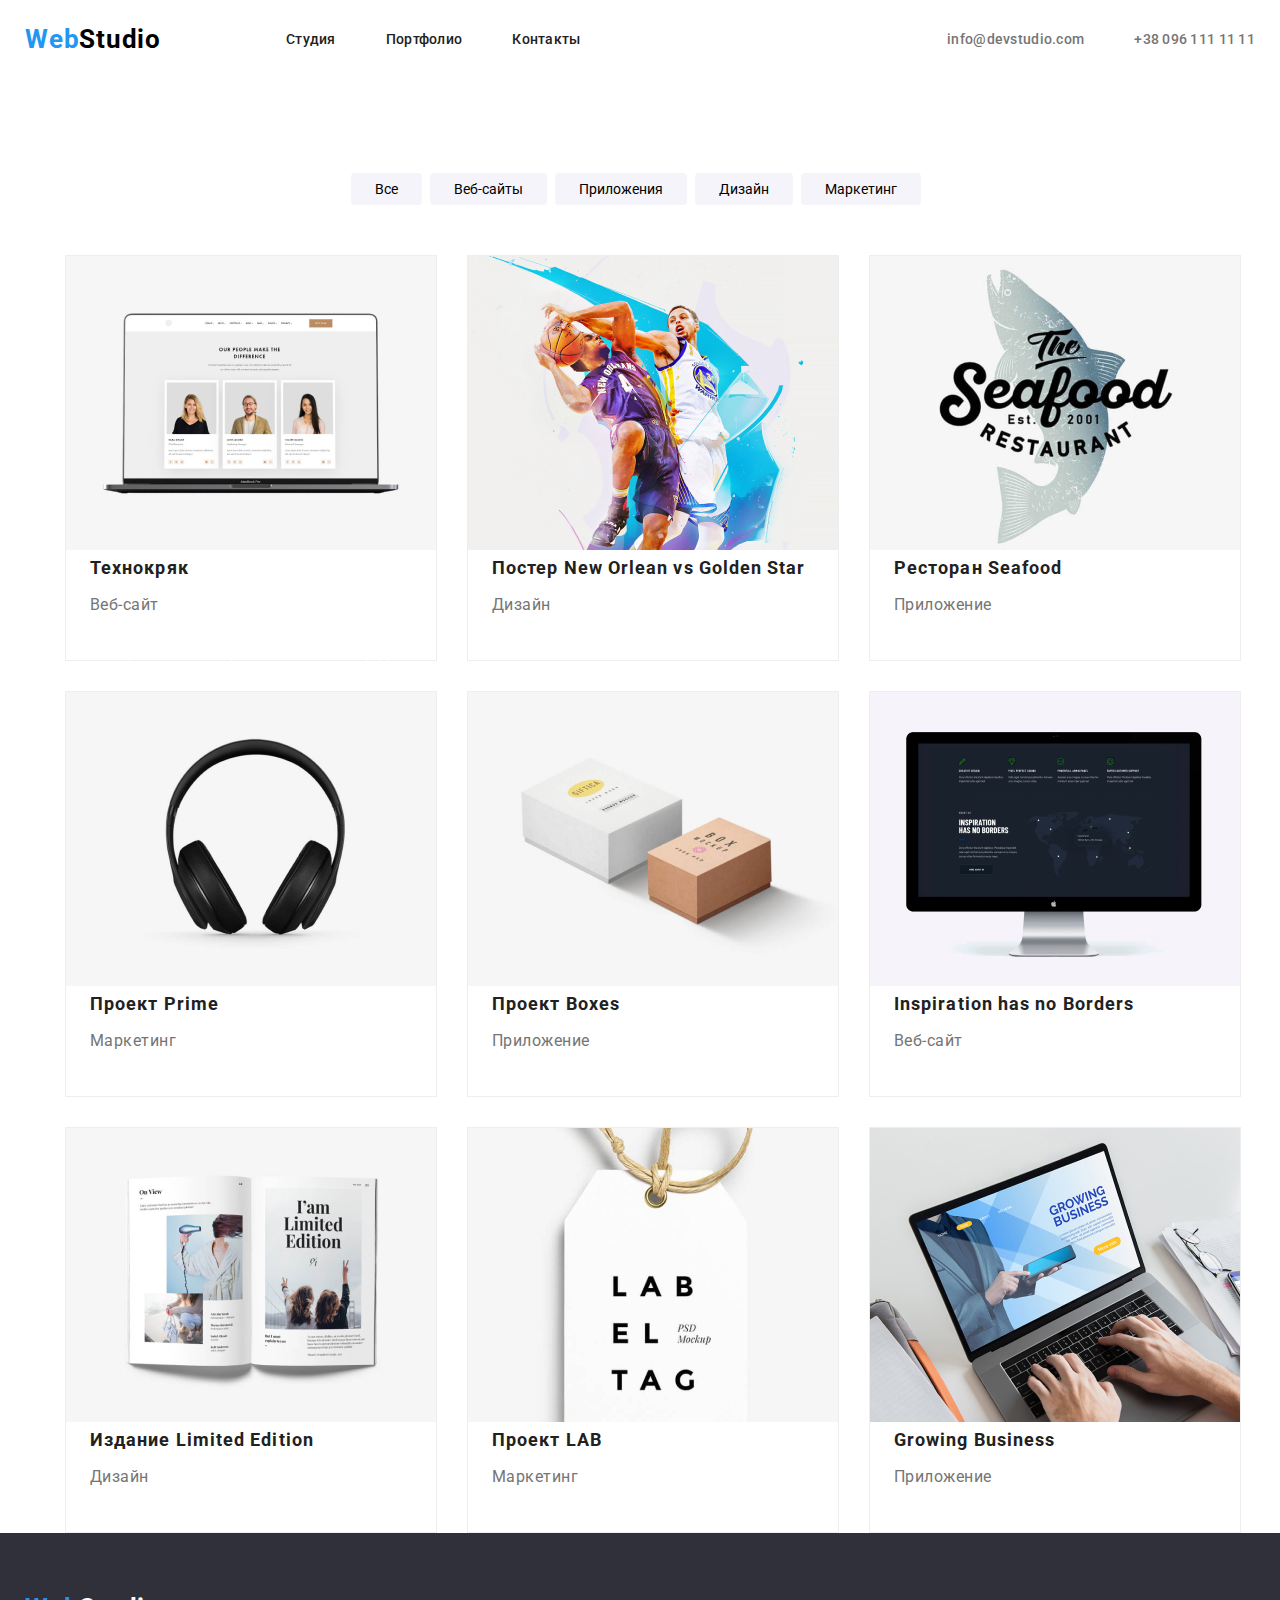
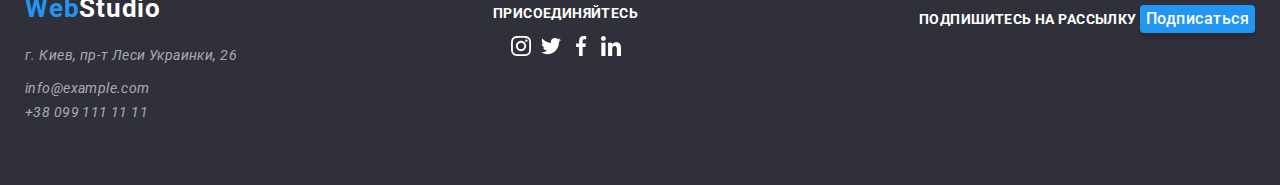
==== portfolio.html @ 4f523de4 "create 4" ====
<!DOCTYPE html>
<html lang="en">
<head>
    <meta charset="UTF-8">
    <meta name="viewport" content="width=device-width, initial-scale=1.0">
    <title>Portfolio</title>
    <link href="https://fonts.googleapis.com/css2?family=Raleway:wght@700&family=Roboto:wght@400;500;700;900&display=swap" rel="stylesheet">
    <link rel="stylesheet" href="./CSS/normalize.css">
    <link rel="stylesheet" href="./CSS/styles.css">
</head>
<body>
    <header class="header">
        <div class="container">      
        <nav class="navigation">
    <a class="logo link" href="">
        <span class="web">Web</span>Studio
    </a>    
    <ul class="navigation-list list">
        <li class="navigation-list-item"> 
            <a class="navigation-link link" href="./index.html">Студия</a> </li>
        <li class="navigation-list-item"> 
            <a class="navigation-link link" href="./portfolio.html">Портфолио</a> </li>
        <li class="navigation-list-item"> 
            <a class="navigation-link link" href="">Контакты</a> </li>
    </ul>
</nav>
    <ul class="header-address list">
        <li> <a class="header-mailto link" href="mailto:info@devstudio.com">info@devstudio.com</a> </li>
        <li> <a class="header-tel link" href="tel:+380961111111">+38 096 111 11 11</a> </li>
    </ul>
    </div>
</header>
    <main>
        <div class="button-item container">
<button type='button' class="button">Все</button>
<button type='button' class="button">Веб-сайты</button>
<button type='button' class="button">Приложения</button>
<button type='button' class="button">Дизайн</button>
<button type='button' class="button">Маркетинг</button>
</div>
<section>
    <div class="container">
    <h1 hidden>Portfolio</h1>
    <ul class="portfolio-container list">
        <li class="portfolio-list">
            <a class="portfolio-link link" href=""> <img src="./images/tekhno.jpg" alt="Технокряк">
            <h2 class="subtitle-portfolio">Технокряк</h2>
            <p class="description-portfolio">Веб-сайт</p>
            <p class="text-portfolio">Технокряк это современная площадка распространения коронавируса. 
                Компании используют эту платформу для цифрового шпионажа и атак 
                на защищённые сервера конкурентов.</p> </a>
        </li>
        <li class="portfolio-list">
            <a class="portfolio-link link" href=""> <img src="./images/neworlean.jpg" alt="Постер New Orlean vs Golden Star">
            <h2 class="subtitle-portfolio">Постер New Orlean vs Golden Star</h2>
            <p class="description-portfolio">Дизайн</p>
            <p hidden class="text-portfolio">Технокряк это современная площадка распространения коронавируса. 
                Компании используют эту платформу для цифрового шпионажа и атак 
                на защищённые сервера конкурентов.</p> </a>
        </li>
        <li class="portfolio-list">
            <a class="portfolio-link link" href=""><img src="./images/seafood.jpg" alt="Ресторан Seafood">
            <h2 class="subtitle-portfolio">Ресторан Seafood</h2>
            <p class="description-portfolio">Приложение</p>
            <p hidden class="text-portfolio">Технокряк это современная площадка распространения коронавируса. 
                Компании используют эту платформу для цифрового шпионажа и атак 
                на защищённые сервера конкурентов.</p> </a>
        </li>
        <li class="portfolio-list">
            <a class="portfolio-link link" href=""><img src="./images/prime.jpg" alt="Проект Prime">
            <h2 class="subtitle-portfolio">Проект Prime</h2>
            <p class="description-portfolio">Маркетинг</p>
            <p hidden class="text-portfolio">Технокряк это современная площадка распространения коронавируса. 
                Компании используют эту платформу для цифрового шпионажа и атак 
                на защищённые сервера конкурентов.</p> </a>
        </li>
        <li class="portfolio-list">
            <a class="portfolio-link link" href=""><img src="./images/boxes.jpg" alt="Проект Boxes">
            <h2 class="subtitle-portfolio">Проект Boxes</h2>
            <p class="description-portfolio">Приложение</p>
            <p hidden class="text-portfolio">Технокряк это современная площадка распространения коронавируса. 
                Компании используют эту платформу для цифрового шпионажа и атак 
                на защищённые сервера конкурентов.</p> </a>
        </li>
        <li class="portfolio-list">
            <a class="portfolio-link link" href=""><img src="./images/inspiration.jpg" alt="Inspiration has no Borders">
            <h2 class="subtitle-portfolio">Inspiration has no Borders</h2>
            <p class="description-portfolio">Веб-сайт</p>
            <p hidden class="text-portfolio">Технокряк это современная площадка распространения коронавируса. 
                Компании используют эту платформу для цифрового шпионажа и атак 
                на защищённые сервера конкурентов.</p> </a>
        </li>
        <li class="portfolio-list">
            <a class="portfolio-link link" href=""><img src="./images/limedition.jpg" alt="Издание Limited Edition">
            <h2 class="subtitle-portfolio">Издание Limited Edition</h2>
            <p class="description-portfolio">Дизайн</p>
            <p hidden class="text-portfolio">Технокряк это современная площадка распространения коронавируса. 
                Компании используют эту платформу для цифрового шпионажа и атак 
                на защищённые сервера конкурентов.</p> </a>
        </li>
        <li class="portfolio-list">
            <a class="portfolio-link link" href=""><img src="./images/lab.jpg" alt="Проект LAB">
            <h2 class="subtitle-portfolio">Проект LAB</h2>
            <p class="description-portfolio">Маркетинг</p>
            <p hidden class="text-portfolio">Технокряк это современная площадка распространения коронавируса. 
                Компании используют эту платформу для цифрового шпионажа и атак 
                на защищённые сервера конкурентов.</p> </a>
        </li>
        <li class="portfolio-list">
            <a class="portfolio-link link" href=""><img src="./images/growingb.jpg" alt="Growing Business">
            <h2 class="subtitle-portfolio">Growing Business</h2>
            <p class="description-portfolio">Приложение</p>
            <p hidden class="text-portfolio">Технокряк это современная площадка распространения коронавируса. 
                Компании используют эту платформу для цифрового шпионажа и атак 
                на защищённые сервера конкурентов.</p> </a>
        </li>
    </ul>
</div>
</section>
    </main>
    <footer class="footer">
        <div class="container">
            <div class="footer-logo">  
                <a class="logotype link" href="">
              <span class="web">Web</span>Studio
          </a> 
              <address>
                  <p class="address">г. Киев, пр-т Леси Украинки, 26</p>
                  <a class="footer-mailto" href="mailto:info@example.com">info@example.com</a> <br/>
                  <a class="footer-tel" href="tel:+380991111111">+38 099 111 11 11</a>
              </address>
          </div>
          <div class="footer-subscribe">
          <b class="footer-subtitle">ПРИСОЕДИНЯЙТЕСЬ</b>
                  <ul class="footer-icons list">
              <li class="footer-icons-label"> 
               <a href=""><img src="./images/instagram-f.svg" alt="Instagram logo"/> </a>
              </li>
              <li class="footer-icons-label"> 
                  <a  href=""> <img src="./images/twitter-f.svg" alt="Twitter logo"/> </a>
              </li>
              <li class="footer-icons-label"> 
                  <a  href=""> <img src="./images/facebook-f.svg" alt="Facebook logo"/> </a>
              </li>
              <li class="footer-icons-label"> 
                  <a  href=""> <img src="./images/linkedin-f.svg" alt="Linkedin logo"/> </a>
              </li>
          </ul>
          </div>
          <div class="footer-subtitle-subtitle">
              <b class="footer-subtitle">ПОДПИШИТЕСЬ НА РАССЫЛКУ</b>
              <button class="footer-button">Подписаться</button>
          </div>
              </div>
    </footer>
      </body>
      </html>
---- CSS/styles.css ----
:root {
    --main-font:'Roboto', sans-serif;
    --secondary-font:'Raleway', sans-serif;
    --title-light-theme-color: #212121;
    --title-dark-theme-color:#FFFFFF;
    --main-text-color:#757575;
    --aksent-color:#2196F3;
}
body {
    font-family: var(--main-font);
    font-size: 14px;
    background-color: #FFFFF;
    color: var(--main-text-color);
}
.logo {
padding-top: 24px;
padding-bottom: 25px;
margin-right: 85px;
font-family: var(--secondary-font)
font-style: normal;
font-weight: bold;
font-size: 26px;
line-height: 1.19;
letter-spacing: 0.03em;
color:#000000;
}
.web {
    color: var(--aksent-color);
}
.link {
    text-decoration: none;
    display: block;
}
.list {
    list-style:none;
}
.container {
    width: 1230px;
    padding-left: 15px;
    padding-right: 15px;
    margin-left: auto;
    margin-right: auto;
}
.header .container {
    display: flex;
    align-items: center;
    justify-content: space-between;
}
.header-address {
    display: flex;}
.header-mailto, .header-tel {
    padding-top: 32px;
    padding-bottom: 32px;
}
.header-mailto {
    margin-right: 50px;
}
.navigation {
    display: flex;
    align-items: center;
}
.navigation-list {
display: flex;
margin-top: 0px;
margin-bottom: 0px;
}
.navigation-link {
padding-top: 32px;
padding-bottom: 32px;
}
.navigation-list-item:not(:last-child) {
    margin-right: 50px;
}
.navigation-link,.header-mailto,.header-tel {
    font-weight: 500;
    font-size: 14px;
    line-height: 1.14;
    letter-spacing: 0.02em;  
    color: var(--title-light-theme-color);
}
.navigation-link:hover,
.navigation-link:focus {
    color: var(--aksent-color);
}
.header-address {
    margin-top: 0px;
    margin-bottom: 0px;
}
.header-mailto,.header-tel {
    color: var(--main-text-color);
    }
.header-mailto:hover, 
.header-mailto:focus {
color: var(--aksent-color);
}
.header-tel:hover, 
.header-tel:focus {
color: var(--aksent-color);
}
.hero {
    display: flex;
    background-color: rgba(47, 48, 58, 0.8);
    
    padding-top: 200px;
    padding-bottom: 280px;
}
.hero-title {
    margin-top: 0px;
margin-bottom: 30px;
font-weight: 900;
font-size: 44px;
line-height:1.36;
text-align: center;
letter-spacing: 0.06em;
text-transform: uppercase;
color: var(--title-dark-theme-color);
}
.modal-button {
display: flex;
margin: auto;
padding: 10px 32px;
min-width: 200px;
height: 50px;
font-weight: bold;
font-size: 16px;
line-height: 1.88;
text-align: center;
letter-spacing: 0.06em;
background-color: var(--aksent-color);
color: var(--title-dark-theme-color);
border-radius: 4px;
border-color: transparent;
}
img {
    display: block;
}
p {
    margin-top: 0px;
    margin-bottom: 0px;
}
.section {
    padding-top: 94px;
    padding-bottom: 94px;
}
.special {
    display: flex;
    justify-content: center;
    margin-top: 0px;
    margin-bottom: 0px;
    }
.speciality:not(:last-child) {
    margin-right: 30px;}

.special-item-img {
display: flex;
justify-content: center;
align-items: center;
margin-bottom: 30px;
width: 70px;
height: 70px;
padding-left: 100px;
padding-right: 100px;
padding-top: 25px;
padding-bottom: 25px;
background: #F5F4FA;
border-color: transparent;
border-radius: 4px;
}    
.subtitle, .subtitle-box, .footer-subtitle {
font-weight: bold;
font-size: 14px;
line-height: 1.14;
letter-spacing: 0.03em;
text-transform: uppercase;
color: var(--title-light-theme-color)
}
.features {
    width: 270px;
}
.doing-list {
    display: flex;
    justify-content: center;
    margin-top: 0px;
    margin-bottom: 0px;
}
.team {
    background: #F5F4FA;
}
h2 {
    margin-top: 0px;
    margin-bottom: 50px;
}
h3 {
    margin-top: 0px;
    margin-bottom: 10px;
}
.our-team {
    display: flex;
    justify-content: center;
    margin-top: 0px;
    margin-bottom: 0px;   
}
.team-item {
    width: 270px;
height: 422px;
background: #FFFFFF;
box-shadow: 0px 2px 1px rgba(0, 0, 0, 0.2), 0px 1px 1px rgba(0, 0, 0, 0.14), 0px 1px 3px rgba(0, 0, 0, 0.12);
border-radius: 0px 0px 4px 4px;
}
.our-team-img {
    margin-bottom: 30px;
}
.description, .description-portfolio {
font-size: 14px;
line-height: 1.71;
letter-spacing: 0.03em;
color:var(--main-text-color);
}
.description-portfolio {
margin-bottom: 20px;
font-size: 16px;
line-height: 1.88;
}
.section-subtitle {
font-weight: bold;
font-size: 36px;
line-height: 1.16;
text-align: center;
letter-spacing: 0.03em;
color: var(--title-light-theme-color)
}
.subtitle-box {
text-align: center;
color: var(--title-light-theme-color);
}
.subtitle-name {
    margin-bottom: 10px;
}
.subtitle-position {
    margin-bottom: 16px;
}
.subtitle-name, .subtitle-position {
font-weight: 500;
font-size: 16px;
line-height: 1.19;
text-align: center;
letter-spacing: 0.03em;
color: var(--title-light-theme-color)
}
.subtitle-position {
font-weight: normal;
color: var(--main-text-color);
}
.team-icon {
    display: flex;
    align-items: center;
    justify-content: center;
    padding-left: 0px;
}
.icon:hover,
.icon:focus {
    background-color: var(--aksent-color);
}
.icon:not(:last-child) {
    margin-right: 10px;
}
.team-icon-img {
    ;
    width: 44px;
    height: 44px;
}
.our-clients {
    display: flex;
    justify-content: center;
    margin-top: 0px;
    margin-bottom: 0px;
}
.client-icon {
display: flex;
justify-content: center;
align-items: center;
width: 170px;
height: 90px;
border: 1px solid #AFB1B8;
border-radius: 4px;
}
.client-icon:not(:last-child) {
    margin-right: 30px;
}
.client-icon:hover,
.client-icon:focus {
    border-color: var(--aksent-color);
}
.footer {
    background: #2F303A;   
}
.footer .container {
    display: flex;
    justify-content: space-between;
    }
.footer-logo {
    margin-right: 69px;
    padding-top: 60px;
    padding-bottom: 60px;
}
.logotype {
margin-bottom: 20px;
font-family: var(--secondary-font)
font-style: normal;
font-weight: bold;
font-size: 26px;
line-height: 1.19;
letter-spacing: 0.03em;
}
.logotype,.address {
color:var(--title-dark-theme-color);
}
.footer-mailto, .footer-tel, .address{
text-decoration: none;
font-weight: normal;
font-size: 14px;
line-height: 1.71;
letter-spacing: 0.03em;
color: rgba(255, 255, 255, 0.6);
}

.address,.footer-mailto {
margin-bottom: 9px;
}

.footer-mailto:hover,
.footer-mailto:focus {
    color: var(--aksent-color);
}
.footer-tel:hover,
.footer-tel:focus {
    color: var(--aksent-color);
}
.footer-subscribe {
margin-right: 94px;
padding-top: 72px;
   }
 .footer-subtitle-subtitle {
 padding-top: 72px;
    
 }  
.footer-subtitle {
margin-bottom: 20px;
color: var(--title-dark-theme-color);
}
.footer-icons {
    display: flex;
    justify-content: center;
    align-items: center;
    padding-left: 0px;
    margin-bottom: 0px;
    }
.footer-icons-label:not(:last-child) {
    margin-right: 10px;}

.footer-button {
font-weight: 500;
font-size: 16px;
line-height: 1.625;
text-align: center;
letter-spacing: 0.03em;
color: var(--title-dark-theme-color);
background: var(--aksent-color);
box-shadow: 0px 4px 4px rgba(0, 0, 0, 0.15);
border-radius: 4px;
border: transparent;
}

.button-item {
    display: flex;
    align-items: center;
    justify-content: center;
    padding-top: 93px;
    padding-bottom: 50px;
}
.button {
    margin-right: 8px;
    padding-top: 6px;
    padding-bottom: 6px;
    padding-left: 22px;
    padding-right: 22px;
background: #F5F4FA;
border-radius: 4px;
border-color: transparent;
}
.button:hover,
.button:focus {
    background-color: var(--aksent-color);
    color: var(--title-dark-theme-color);
}
.portfolio-container {
    display: flex;
    flex-wrap: wrap;
    margin-top: 0px;
    margin-bottom: 0px;
}
.portfolio-list {
margin-right: 30px;
margin-bottom: 30px;
width: 370px;
height: 404px;
background: #FFFFFF;
border: 1px solid #EEEEEE;
}
.portfolio-list:nth-child(3n) {
    margin: 0px;
}
.portfolio-list:nth-last-child(-n + 3){
    margin-bottom: 0px;
}
.portfolio-link {
    margin-bottom: 20px;
}
.subtitle-portfolio {
    margin-bottom: 4px;
font-weight: bold;
font-size: 18px;
line-height: 2;
letter-spacing: 0.06em;
color: var(--title-light-theme-color);
}
.subtitle-portfolio, .description-portfolio {
    margin-left: 24px;
    margin-right: 24px;
}
.text-portfolio {
font-size: 18px;
line-height: 1.56;
letter-spacing: 0.03em;
color: var(--title-dark-theme-color);
}
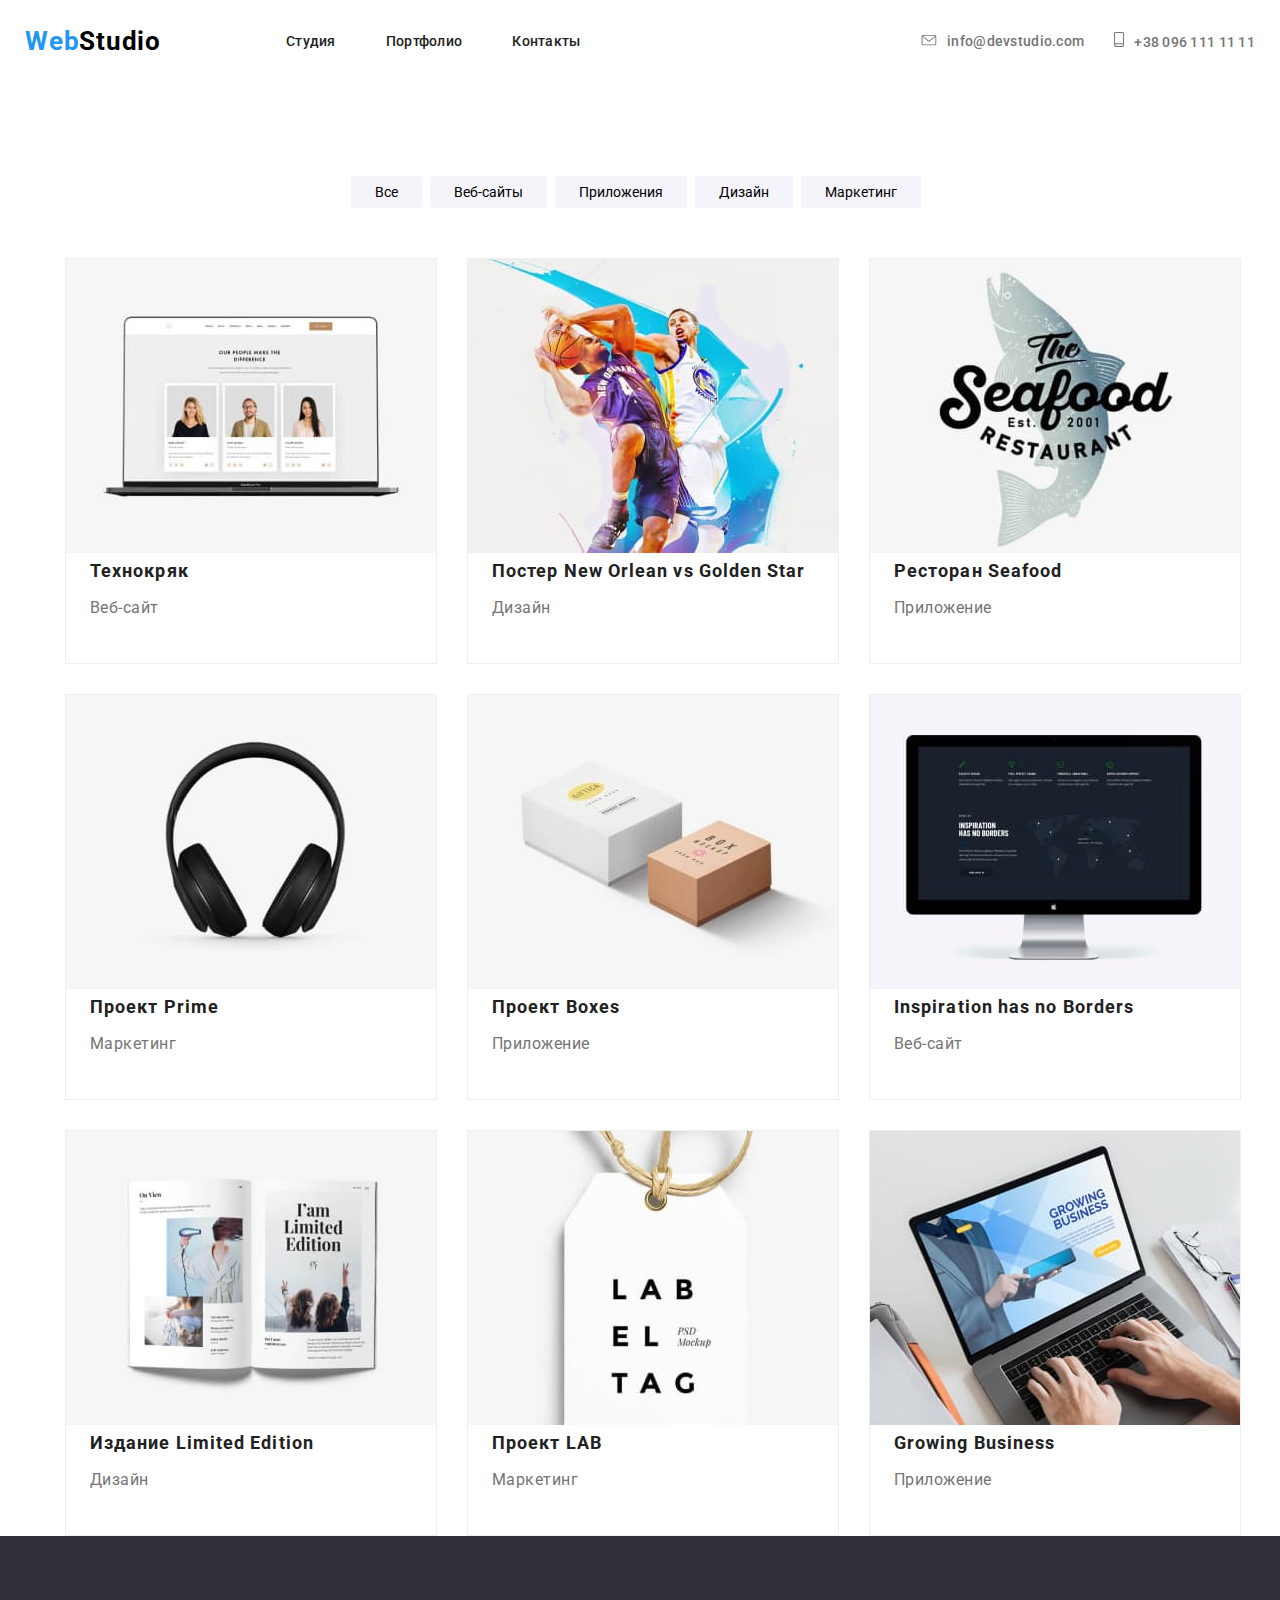
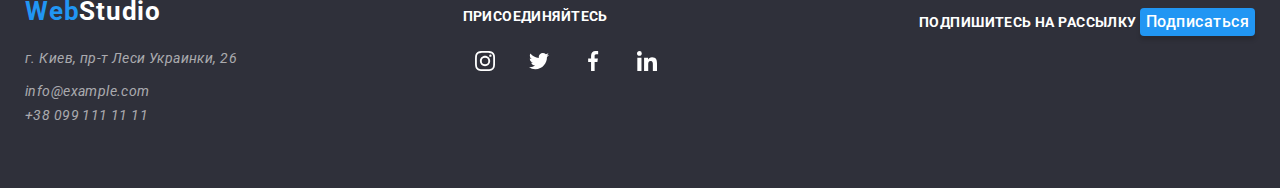
==== commit ad5de7a6: "оптимизирован sprite" ====
--- a/portfolio.html
+++ b/portfolio.html
@@ -24,10 +24,14 @@
             <a class="navigation-link link" href="">Контакты</a> </li>
     </ul>
 </nav>
-    <ul class="header-address list">
-        <li> <a class="header-mailto link" href="mailto:info@devstudio.com">info@devstudio.com</a> </li>
-        <li> <a class="header-tel link" href="tel:+380961111111">+38 096 111 11 11</a> </li>
-    </ul>
+<ul class="header-address list">
+    <li class="header-address-list">
+        <a class="header-mailto link" href="mailto:info@devstudio.com"> 
+        <svg class="header-address-list-svg" width="16" height="11"><use href="./images/sprite.svg#icon-envelope" ></use></svg>info@devstudio.com</a> </li>
+    <li class="header-address-list">
+        <a class="header-tel link" href="tel:+380961111111"> 
+        <svg class="header-address-list-svg" width="10" height="15"><use href="./images/sprite.svg#icon-smartphone" ></use></svg>+38 096 111 11 11</a> </li>
+</ul>
     </div>
 </header>
     <main>
@@ -46,7 +50,7 @@
             <a class="portfolio-link link" href=""> <img src="./images/tekhno.jpg" alt="Технокряк">
             <h2 class="subtitle-portfolio">Технокряк</h2>
             <p class="description-portfolio">Веб-сайт</p>
-            <p class="text-portfolio">Технокряк это современная площадка распространения коронавируса. 
+            <p hidden class="text-portfolio">Технокряк это современная площадка распространения коронавируса. 
                 Компании используют эту платформу для цифрового шпионажа и атак 
                 на защищённые сервера конкурентов.</p> </a>
         </li>
@@ -132,20 +136,24 @@
           </div>
           <div class="footer-subscribe">
           <b class="footer-subtitle">ПРИСОЕДИНЯЙТЕСЬ</b>
-                  <ul class="footer-icons list">
-              <li class="footer-icons-label"> 
-               <a href=""><img src="./images/instagram-f.svg" alt="Instagram logo"/> </a>
-              </li>
-              <li class="footer-icons-label"> 
-                  <a  href=""> <img src="./images/twitter-f.svg" alt="Twitter logo"/> </a>
-              </li>
-              <li class="footer-icons-label"> 
-                  <a  href=""> <img src="./images/facebook-f.svg" alt="Facebook logo"/> </a>
-              </li>
-              <li class="footer-icons-label"> 
-                  <a  href=""> <img src="./images/linkedin-f.svg" alt="Linkedin logo"/> </a>
-              </li>
-          </ul>
+          <ul class="footer-icons list">
+            <li class="footer-icons-label"> 
+             <a class="footer-icon-list" href=""><svg class="footer-icon-list-svg">
+                <use href="./images/sprite.svg#icon-instagram-f"></use></svg></a>
+                     </li>
+            <li class="footer-icons-label"> 
+                <a class="footer-icon-list" href=""> <svg class="footer-icon-list-svg">
+                    <use href="./images/sprite.svg#icon-twitter-f"></use></svg></a>
+            </li>
+            <li class="footer-icons-label"> 
+                <a class="footer-icon-list" href=""> <svg class="footer-icon-list-svg">
+                    <use href="./images/sprite.svg#icon-facebook-f"></use></svg></a>
+            </li>
+            <li class="footer-icons-label"> 
+                <a class="footer-icon-list" href=""> <svg class="footer-icon-list-svg">
+                    <use href="./images/sprite.svg#icon-linkedin-f"></use></svg></a>
+            </li>
+        </ul>
           </div>
           <div class="footer-subtitle-subtitle">
               <b class="footer-subtitle">ПОДПИШИТЕСЬ НА РАССЫЛКУ</b>
--- a/CSS/styles.css
+++ b/CSS/styles.css
@@ -47,11 +47,10 @@
     justify-content: space-between;
 }
 .header-address {
-    display: flex;}
-.header-mailto, .header-tel {
+    display: flex;
     padding-top: 32px;
-    padding-bottom: 32px;
-}
+    padding-bottom: 32px;}
+
 .header-mailto {
     margin-right: 50px;
 }
@@ -82,27 +81,52 @@
 .navigation-link:focus {
     color: var(--aksent-color);
 }
+.header-address .header-address-list{
+    display: flex;
+    align-items: center;
+    margin-top: 0px;
+    margin-bottom: 0px;
+    padding-top: 0px;
+    padding-bottom: 0px;
+}
 .header-address {
-    margin-top: 0px;
-    margin-bottom: 0px;
+    margin: 0px;
+}
+.header-address-list-svg {
+    margin-right: 10px;
+    fill: #757575;
+}
+.header-mailto {
+    margin-right: 30px;
 }
 .header-mailto,.header-tel {
     color: var(--main-text-color);
     }
 .header-mailto:hover, 
 .header-mailto:focus {
-color: var(--aksent-color);
-}
-.header-tel:hover, 
-.header-tel:focus {
-color: var(--aksent-color);
-}
-.hero {
-    display: flex;
-    background-color: rgba(47, 48, 58, 0.8);
-    
+    color: var(--aksent-color);
+}
+.header-mailto:hover .header-address-list-svg,
+.header-mailto:focus .header-address-list-svg{
+    fill: var(--aksent-color);
+}
+.header-tel:hover,
+.header-tel:focus{
+    color: var(--aksent-color);
+}
+.header-tel:hover .header-address-list-svg,
+.header-tel:focus .header-address-list-svg{
+    fill: var(--aksent-color);
+}
+    .hero {
+    display: flex;
+    background-image: linear-gradient(rgba(47, 48, 58, 0.8),
+     rgba(47, 48, 58, 0.8)
+     ), url(../images/Header-img.jpg);
+    background-repeat: no-repeat;
+   background-size: cover;
     padding-top: 200px;
-    padding-bottom: 280px;
+    padding-bottom: 200px;
 }
 .hero-title {
     margin-top: 0px;
@@ -142,11 +166,15 @@
     padding-top: 94px;
     padding-bottom: 94px;
 }
+.our-features {
+    padding-bottom: 0px;
+}
 .special {
     display: flex;
     justify-content: center;
     margin-top: 0px;
     margin-bottom: 0px;
+    margin-left: 0px;
     }
 .speciality:not(:last-child) {
     margin-right: 30px;}
@@ -155,6 +183,7 @@
 display: flex;
 justify-content: center;
 align-items: center;
+margin: 0px;
 margin-bottom: 30px;
 width: 70px;
 height: 70px;
@@ -163,8 +192,7 @@
 padding-top: 25px;
 padding-bottom: 25px;
 background: #F5F4FA;
-border-color: transparent;
-border-radius: 4px;
+
 }    
 .subtitle, .subtitle-box, .footer-subtitle {
 font-weight: bold;
@@ -173,9 +201,6 @@
 letter-spacing: 0.03em;
 text-transform: uppercase;
 color: var(--title-light-theme-color)
-}
-.features {
-    width: 270px;
 }
 .doing-list {
     display: flex;
@@ -257,17 +282,31 @@
     justify-content: center;
     padding-left: 0px;
 }
-.icon:hover,
-.icon:focus {
-    background-color: var(--aksent-color);
-}
 .icon:not(:last-child) {
     margin-right: 10px;
 }
-.team-icon-img {
-    ;
+.team-icon-social-list {
+display: flex;
+    justify-content: center;
+    align-items: center;
     width: 44px;
     height: 44px;
+    border-radius: 50%;
+    background-color: var(--title-dark-theme-color)
+}
+.team-icon-social-list:hover,
+.team-icon-social-list:focus {
+    background-color: var(--aksent-color);
+}
+.team-icon-list-svg {
+   width: 20px;
+    height: 20px;
+    fill: #AFB1B8;
+}
+.team-icon-social-list:hover .team-icon-list-svg,
+.team-icon-social-list:focus .team-icon-list-svg
+{
+    fill: var(--title-dark-theme-color);
 }
 .our-clients {
     display: flex;
@@ -291,6 +330,13 @@
 .client-icon:focus {
     border-color: var(--aksent-color);
 }
+.client-icon-item-svg {
+    fill: #AFB1B8;
+}
+.client-icon:hover .client-icon-item-svg,
+.client-icon:focus .client-icon-item-svg {
+    fill: var(--aksent-color);
+}
 .footer {
     background: #2F303A;   
 }
@@ -323,11 +369,9 @@
 letter-spacing: 0.03em;
 color: rgba(255, 255, 255, 0.6);
 }
-
 .address,.footer-mailto {
 margin-bottom: 9px;
 }
-
 .footer-mailto:hover,
 .footer-mailto:focus {
     color: var(--aksent-color);
@@ -341,8 +385,7 @@
 padding-top: 72px;
    }
  .footer-subtitle-subtitle {
- padding-top: 72px;
-    
+ padding-top: 72px;   
  }  
 .footer-subtitle {
 margin-bottom: 20px;
@@ -357,6 +400,21 @@
     }
 .footer-icons-label:not(:last-child) {
     margin-right: 10px;}
+ .footer-icon-list  {
+    display: flex;
+    justify-content: center;
+    align-items: center;
+    width: 44px;
+    height: 44px;
+    border-radius: 50%;
+}
+.footer-icon-list:hover,
+.footer-icon-list:focus{
+    background-color: var(--aksent-color);}
+.footer-icon-list-svg {
+    width: 20px;
+    height: 20px;
+}
 
 .footer-button {
 font-weight: 500;
@@ -370,7 +428,6 @@
 border-radius: 4px;
 border: transparent;
 }
-
 .button-item {
     display: flex;
     align-items: center;
@@ -392,6 +449,8 @@
 .button:focus {
     background-color: var(--aksent-color);
     color: var(--title-dark-theme-color);
+    box-shadow: 0px 2px 2px rgba(0, 0, 0, 0.12), 
+    0px 1px 2px rgba(0, 0, 0, 0.08), 0px 3px 1px rgba(0, 0, 0, 0.1);
 }
 .portfolio-container {
     display: flex;
@@ -413,6 +472,11 @@
 .portfolio-list:nth-last-child(-n + 3){
     margin-bottom: 0px;
 }
+.portfolio-list:hover,
+.portfolio-list:focus {
+    box-shadow: 1px 4px 6px rgba(0, 0, 0, 0.16), 
+    0px 4px 4px rgba(0, 0, 0, 0.06), 0px 1px 1px rgba(0, 0, 0, 0.12);
+}
 .portfolio-link {
     margin-bottom: 20px;
 }
@@ -428,6 +492,9 @@
     margin-left: 24px;
     margin-right: 24px;
 }
+.description-portfolio {
+    margin-bottom: 0px;
+}
 .text-portfolio {
 font-size: 18px;
 line-height: 1.56;
